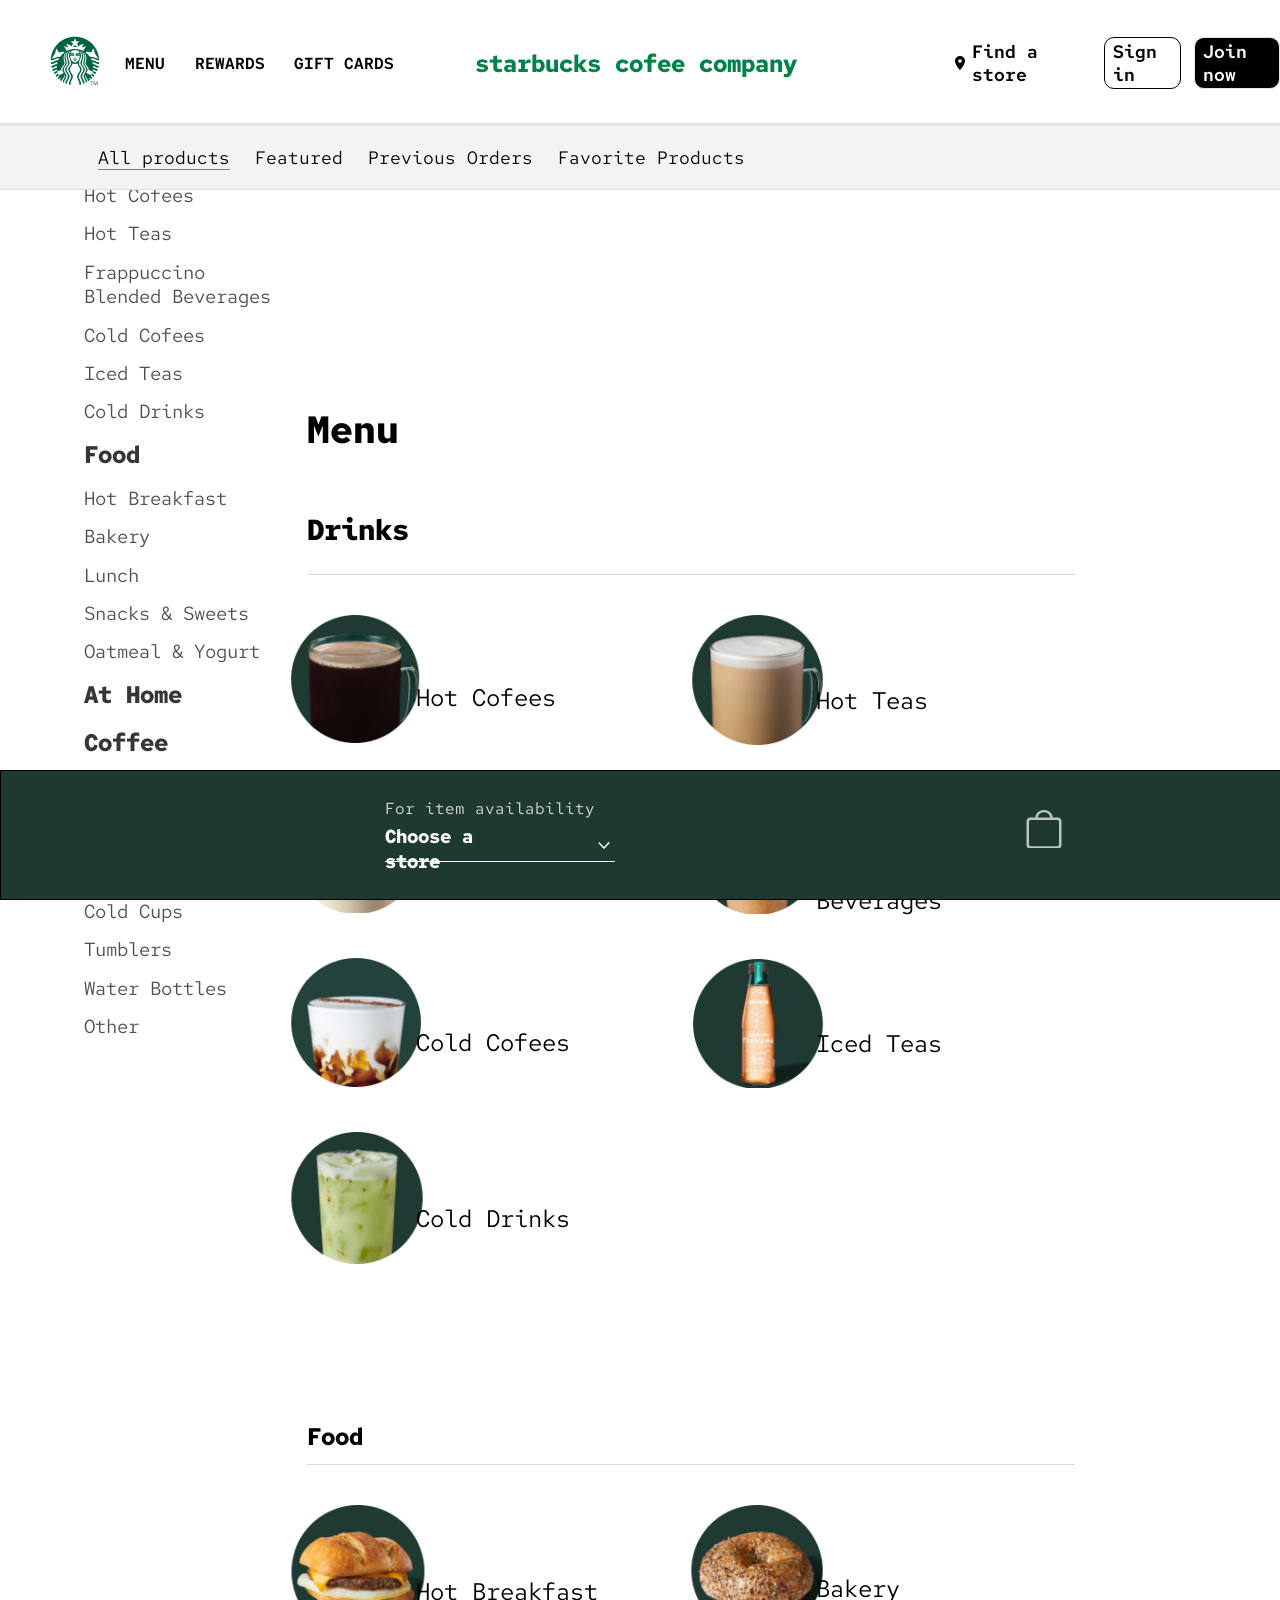
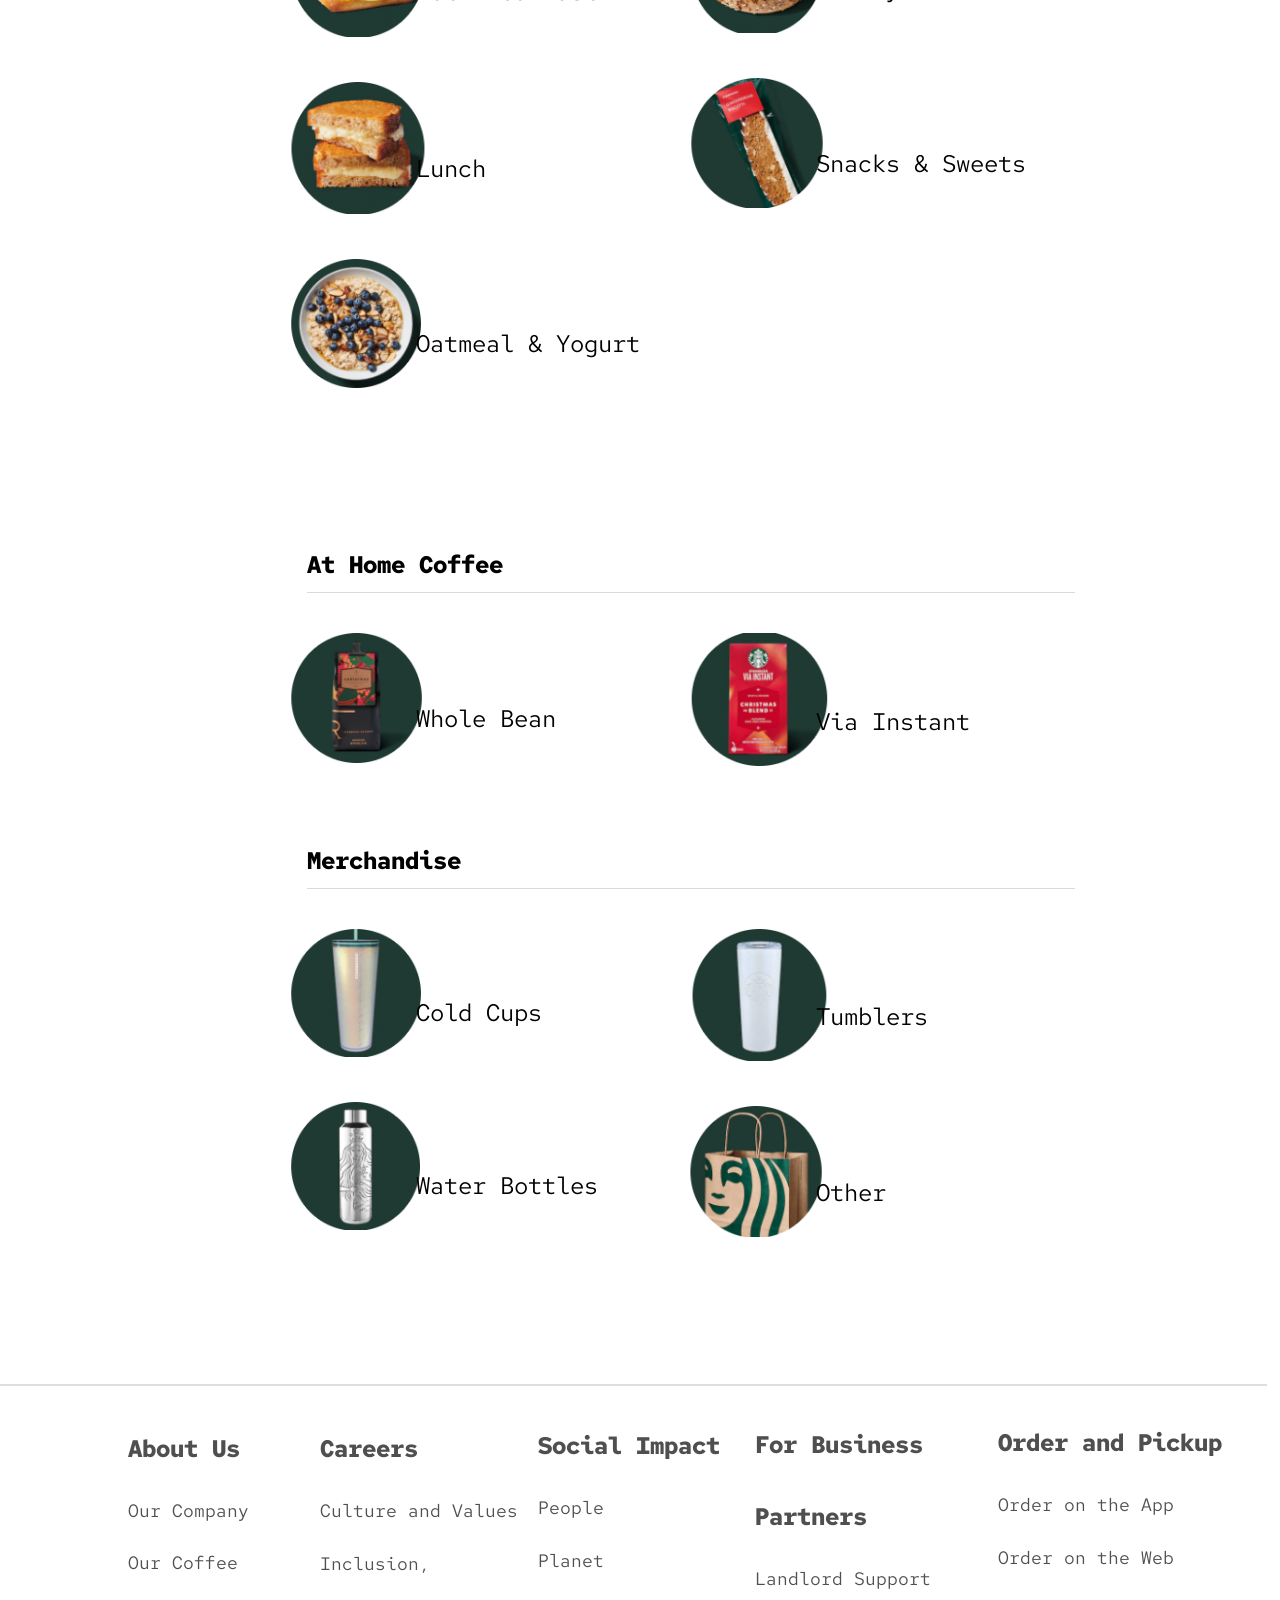
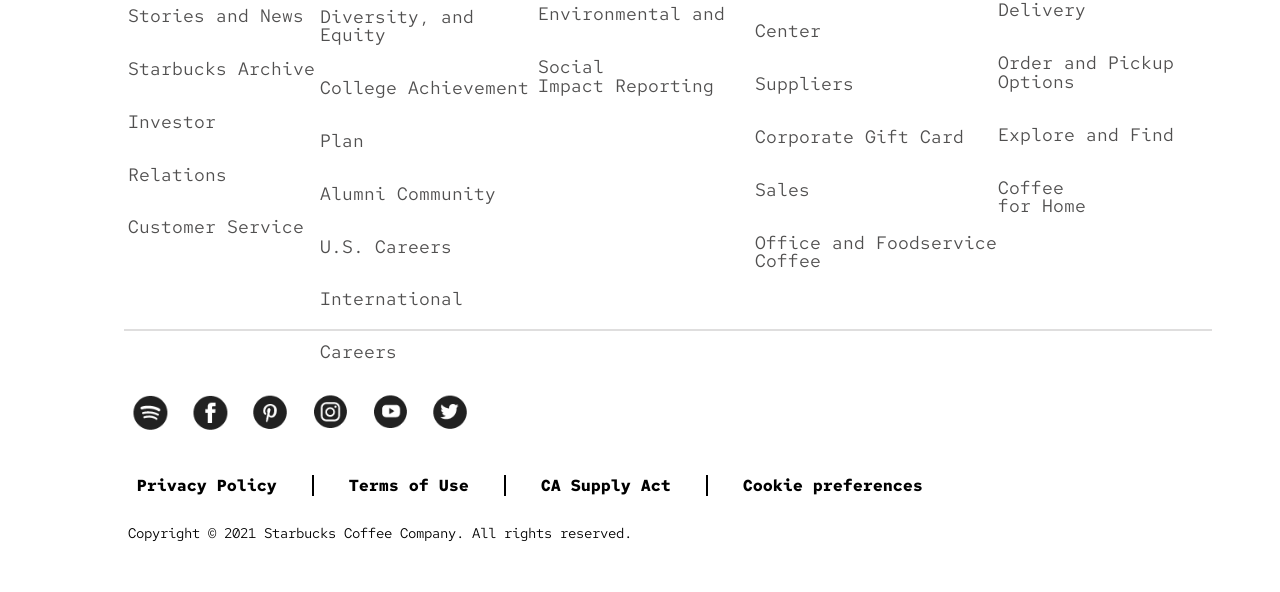
==== index.html @ babf82ef "name changed" ====
<!DOCTYPE html>
<html lang="en">

<head>
    <meta charset="UTF-8">
    <meta http-equiv="X-UA-Compatible" content="IE=edge">
    <meta name="viewport" content="width=device-width, initial-scale=1.0">
    <title>STAR</title>
    <link href="https://fonts.googleapis.com/css2?family=Bree+Serif&family=Red+Hat+Mono&display=swap" rel="stylesheet">
    <link rel="stylesheet" href="star.css">
</head>

<body>
    <div class="fixed">
        <nav class="navbaar">
            <div class="logo">
                <img src="/images/logo.svg" alt="">
            </div>
            <ul>
                <li><a href="">MENU</a></li>
                <li><a href="">REWARDS</a></li>
                <li><a href="">GIFT CARDS</a></li>
            </ul>
            <div class="name">
                <h1>starbucks cofee company</h1>
            </div>

            <div class="nav-right">
                <div class="map">
                    <img src="/images/map.svg" alt="">
                </div>

                <a class="a" href="">Find a store</a>
                <a class="b" href="">Sign in</a>
                <a class="c" href="">Join now</a>
            </div>
        </nav>
        <div class="top-list">
            <ul>
                <li><a class="bottom" href="#">All products</a></li>
                <li><a href="#">Featured</a></li>
                <li><a href="#">Previous Orders</a></li>
                <li><a href="#">Favorite Products</a></li>
            </ul>
        </div>
    </div>
    <section class="left-section">
        <h3>Drinks</h3>
        <p>Hot Cofees</p>
        <p>Hot Teas</p>
        <p>Frappuccino</p>
        <p id="frappu"> Blended Beverages </p>
        <p>Cold Cofees</p>
        <p>Iced Teas</p>
        <p>Cold Drinks</p>
        <h3>Food</h3>
        <p>Hot Breakfast</p>
        <p>Bakery</p>
        <p>Lunch</p>
        <p>Snacks & Sweets</p>
        <p>Oatmeal & Yogurt</p>
        <h3>At Home Coffee</h3>
        <p>Whole Bean</p>
        <p>VIA Instant</p>
        <h3>Merchandise</h3>
        <p>Cold Cups</p>
        <p>Tumblers</p>
        <p>Water Bottles</p>
        <p>Other</p>

    </section>
    <section class="right-menu">
        <h1>Menu</h1>
        <h2>Drinks</h2>
    </section>
    <section class="image-section1">
        <div class="flex">
            <img src="images/Hot Cofee.png" alt="">
            <p>Hot Cofees</p>
        </div>
        <div class="flex">
            <img src="/images/hot drinks.png" alt="">
            <p>Hot Drinks</p>
        </div>
        <div class="flex">
            <img src="/images/cold cofees.png" alt="">
            <p>cold cofees</p>
        </div>
        <div class="flex">
            <img src="/images/cold drinks.png" alt="">
            <p>Cold Drinks</p>
        </div>
        <div class="flex">
            <img src="/images/hot teas.png" alt="">
            <p>hot teas</p>
        </div>
        <div class="flex">
            <img src="/images/frappuccino.png" alt="">
            <p>frappuccino Blended Beverages</p>
        </div>
        <div class="flex">
            <img src="/images/iced teas.png" alt="">
            <p>iced teas</p>
        </div>
    </section>
    <section class="food-menu">
        <h2>Food</h2>
    </section>
    <section class="image-section2">
        <div>
            <img src="images/Hot breakfast.png" alt="">
            <p>Hot breakfast</p>
        </div>
        <div>
            <img src="/images/Lunch.png" alt="">
            <p>Lunch</p>
        </div>
        <div>
            <img src="/images/oatmeal & yogurt.png" alt="">
            <p>oatmeal & yogurt</p>
        </div>
        <div>
            <img src="/images/bakery.png" alt="">
            <p>bakery</p>
        </div>
        <div>
            <img src="/images/snacks & sweets.png" alt="">
            <p>snacks & sweets</p>
        </div>
    </section>
    <section class="food-menu">
        <h2>At Home Coffee</h2>
    </section>
    <section class="image-section3">
        <div>
            <img src="images/Whole bean.png" alt="">
            <p>Whole bean</p>
        </div>
        <div>
            <img src="/images/Via instant.png" alt="">
            <p>Via instant</p>
        </div>
    </section>
    <section class="food-menu">
        <h2>Merchandise</h2>
    </section>
    <section class="image-section4">
        <div>
            <img src="images/Cold cups.png" alt="">
            <p>Cold cups</p>
        </div>
        <div>
            <img src="/images/Water bottles.png" alt="">
            <p>Water bottles</p>
        </div>
        <div>
            <img src="/images/Tumblers.png" alt="">
            <p>Tumblers</p>
        </div>
        <div>
            <img src="/images/Other.png" alt="">
            <p>Other</p>
        </div>
    </section>
    <hr class="line-1">
    <section class="about-us">
        <h3>About Us</h3>
        <p>Our Company</p>
        <p>Our Coffee</p>
        <p>Stories and News</p>
        <p>Starbucks Archive</p>
        <p>Investor Relations</p>
        <p>Customer Service</p>
    </section>
    <section class="careers">
        <h3>Careers</h3>
        <p>Culture and Values</p>
        <p>Inclusion, Diversity, and</p>
        <p class="equity-p">Equity</p>
        <p>College Achievement Plan</p>
        <p>Alumni Community</p>
        <p>U.S. Careers</p>
        <p>International Careers</p>
    </section>
    <section class="social-impact">
        <h3>Social Impact</h3>
        <p>People</p>
        <p>Planet</p>
        <p>Environmental and Social </p>
        <p class="impact-p">Impact Reporting</p>
    </section>
    <section class="for-business">
        <h3>For Business Partners</h3>
        <p>Landlord Support Center</p>
        <p>Suppliers</p>
        <p>Corporate Gift Card Sales</p>
        <p>Office and Foodservice </p>
        <p class="coffee-p">Coffee</p>
    </section>
    <section class="order-and">
        <h3>Order and Pickup</h3>
        <p>Order on the App</p>
        <p>Order on the Web</p>
        <p>Delivery</p>
        <p>Order and Pickup </p>
        <p class="option-p">Options</p>
        <p>Explore and Find Coffee </p>
        <p class="option-p">for Home</p>
    </section>
    <hr class="line-2">
    <section class="section-fb">
        <div class="fb">
            <img src="/images/desh1.png" alt="">
        </div>
        <div class="fb">
            <img src="/images/fb.png" alt="">
        </div>
        <div class="fb">
            <img src="/images/desh2.png" alt="">
        </div>
        <div class="fb">
            <img src="/images/insta.png" alt="">
        </div>
        <div class="fb">
            <img src="/images/youtube.png" alt="">
        </div>
        <div class="fb">
            <img src="/images/twitter.png" alt="">
        </div>
    </section>
    <section class="privacy">
        <div class="border"><a href="">Privacy Policy</a></div>
        <div class="border"><a href="">Terms of Use</a></div>
        <div class="border"><a href="">CA Supply Act</a></div>
        <div class="border-4"><a href="">Cookie preferences</a></div>
    </section>
    <footer>
        <div class="final-line">
            Copyright &copy; 2021 Starbucks Coffee Company. All rights reserved.
        </div>
    </footer>
    
        <section class="last-section">
            <div class="choose">
                <p>For item availability</p>
                <h3>Choose a store</h3>
                <img src="/images/down-arrow.png" alt="">
            </div>
            <div class="footer-box">
                <img src="/images/footer box.png" alt="">
            </div>
        </section>
     
</body>

</html>
---- star.css ----
*{ margin:0; padding:0; background-color:}
body{
    font-family: 'Red Hat Mono', monospace;
    margin:0 0 50px 0;
}
.logo img{
    /* border: 1px black solid; */
    width: 50px;
    margin-left:50PX;
    max-width: 100%;
}
.fixed{
    position: fixed;
    top: 0;
    width: 100%;
    background-color: #fff;
    z-index: 1;
}

.navbaar{
    /* background-color: blueviolet; */
    width: 100%;
    height: 14vh;
    display: flex;
    align-items: center;
    /* position: fixed; */
    
}

.navbaar ul{
    /* border: 2px solid black; */
    width: 30%;
    display: flex;
    justify-content: space-evenly;
    align-items: center;
    list-style: none;
    margin-left: 10px;
}

.navbaar ul a{
    position: relative;
    text-decoration: none;
    color: black;
    font-weight: 600;
    font-size: 1rem;
}
.navbaar ul a:hover{
    color: #008248;
    
}
.navbaar ul a::before{
    position: absolute;
    content: "";
    width: 0;
    height: 3px;
    top: 25px;
    /* left: 0; */
    background-color: brown;
    transition: all 2s linear;
}
.navbaar ul a:hover::before{
    width: 100%;
}
.name{
    /* position: absolute; */
    /* border: black 2px solid; */
    width: 40%;
    margin-left:4% ;
    
}
.name h1{
    color: #008248;
    animation: move 3s linear infinite alternate;
}
@keyframes move{
    from{ padding-left: 120px; }
    to{ padding-right: 130px;}
}

.nav-right{
    /* border: 2px solid black; */
    width: 30%;
    display: flex;
    align-items: center;  
    margin-left: 3%;
    
}
.nav-right a{
    text-decoration: none;
    color: black;
    font-weight: 600;
    font-size: 1.1rem;
}

.map img{
    width: 22px;
    max-width: 100%;
    padding-top: 5px;  
    /* columns: 2;  */
}

.map img:hover{
    color: #008248;
}
.nav-right .a{
    margin-left: 4px;
}
.nav-right .a:hover{
    color: #008248;
}

.nav-right .b{
    margin-left: 30px;
    border: 1px solid black;
    border-radius: 10px;
    padding: 2px 8px;
}
.nav-right .b:hover{
    background-color: rgb(219, 219, 219);
}

.nav-right .c{
    margin-left: 13px;
    border: 1px solid rgb(228, 228, 228);
    border-radius: 10px;
    padding: 2px 8px;
    background-color: black;
    color: white;
}
.nav-right .c:hover{
    background-color: rgb(49, 46, 46);
}
.top-list{
    border-bottom: 1px solid rgb(221, 221, 221);
    background-color: #f3f3f3;
    box-shadow: 0px -3px rgb(230, 230, 230);
    height: 7vh;
    display: flex;
    justify-content: flex-start;
    align-items: center;
    position: sticky;
}
.top-list ul{
    display: flex;
    padding-left: 5.7%;
    list-style: none;
    
}
.top-list li{
    padding-left: 25px;
    /* border: 2px solid black;   */
}
.top-list a{
    /* border: 2px solid black; */
    text-decoration: none;
    color: black;
    font-size: 1.1rem;
}
.bottom{
    border-bottom: 1px grey solid;
}
.left-section{
    /* border: 2px solid black; */
    width: 15%;
    margin-left: 6.6%;
    margin-top: 10%;
    line-height: 2;
    

}
.left-section h3{
font-size: 1.5rem;
color: rgb(54, 54, 54);
cursor: default;
}
.left-section p{
font-size: 1.2rem;
color: rgb(80, 79, 79);
cursor: default;
}
#frappu{
    margin-top: -14px;
}
.right-menu{
    border-bottom: rgb(218, 218, 218) solid 1px;
    width: 60%;
    margin-left: 24%;
    margin-top: -52.6%;
    line-height: 3;
}
.right-menu h1{
font-size: 2.4rem;
}
.right-menu h2{
font-size: 1.8rem;
}
.image-section1{
  /* border: 2px solid black; */
  width: 30%;
  height: 94vh;
  margin-left: 22%;
     columns: 1;
     position: relative;
     
}
.image-section1 p{
    width: 350px;
    /* border: 2px solid black; */
    font-size: 1.5rem;
    position: absolute;
    margin-left: 35%;
    margin-top: -17%;
    text-transform: capitalize;
}

.image-section1 img{
    width: 150px;
    padding-top: 40px;
    
}
.food-menu{
    border-bottom: rgb(218, 218, 218) solid 1px;
    width: 60%;
    margin-left: 24%;
    padding-bottom: 12px;
}
.image-section2{
    /* border: 2px solid black; */
    width: 30%;
    height: 76vh;
    margin-left: 22%;
       columns: 1;
       position: relative;
}
.image-section2 p{
    width: 350px;
    /* border: 2px solid black; */
    font-size: 1.5rem;
    position: absolute;
    margin-left: 35%;
    margin-top: -17%;
    text-transform: capitalize;
}
.image-section2 img{
    width: 150px;
    padding-top: 40px;   
}
.image-section3{
    /* border: 2px solid black; */
    width: 30%;
    height: 28vh;
    margin-left: 22%;
       columns: 1;
       position: relative;
}
.image-section3 p{
    width: 350px;
    /* border: 2px solid black; */
    font-size: 1.5rem;
    position: absolute;
    margin-left: 35%;
    margin-top: -17%;
    text-transform: capitalize;
}
.image-section3 img{
    width: 150px;
    padding-top: 40px;   
}

.image-section4{
    /* border: 2px solid black; */
    width: 30%;
    height: 50vh;
    margin-left: 22%;
       columns: 1;
       position: relative;
}
.image-section4 p{
    width: 350px;
    /* border: 2px solid black; */
    font-size: 1.5rem;
    position: absolute;
    margin-left: 35%;
    margin-top: -17%;
    text-transform: capitalize;
}
.image-section4 img{
    width: 150px;
    padding-top: 40px;   
}
.line-1{
    
    margin-top: 5vh;
    width: 99%;
    height:2px;
    background-color: rgb(223, 222, 222);
    border: none;
}
.line-2{
    width: 85%;
    height:2px;
    margin-top: -7vh;
    margin-left:9.7% ;
    background-color: rgb(223, 222, 222);
    border: none;
}
.about-us{
    width: 15%;
    line-height: 3;
    margin-left: 10%;
    margin-top: 3vh;
}
.about-us h3{
    font-size: 1.5rem;
    color: rgb(80, 79, 79);
cursor: default;
}
.about-us p{
    font-size: 1.1rem;
color: rgb(80, 79, 79);
cursor: default;
}
.careers{
    width: 17%;
    height: 65vh;
    line-height: 3;
    margin-left: 25%;
    margin-top: -49vh;
}
.careers h3{
    font-size: 1.5rem;
    color: rgb(80, 79, 79);
cursor: default;
}
.careers p{
 font-size: 1.1rem;
color: rgb(80, 79, 79);
cursor: default;
}
.careers .equity-p{
    margin-top: -34px;
}
/* ////////////// */
.social-impact{
    width: 17%;
    height: 65vh;
    line-height: 3;
    margin-left: 42%;
    margin-top: -65.3vh;
}
.social-impact h3{
    font-size: 1.5rem;
    color: rgb(80, 79, 79);
cursor: default;
}
.social-impact p{
    
    font-size: 1.1rem;
color: rgb(80, 79, 79);
cursor: default;
}
.impact-p{
    margin-top: -34px;
}
/* /////////// */
.for-business{
    width: 19%;
    height: 65vh;
    line-height: 3;
    margin-left: 59%;
    margin-top: -65.2vh;
}
.for-business h3{
    font-size: 1.5rem;
    color: rgb(80, 79, 79);
cursor: default;
}
.for-business p{
    font-size: 1.1rem;
color: rgb(80, 79, 79);
cursor: default;

}
.coffee-p{
    margin-top: -34px;
}
/* ///////// */
.order-and{
    width: 19%;
    height: 65vh;
    line-height: 3;
    margin-left: 78%;
    margin-top: -65.2vh;
}
.order-and h3{
    font-size: 1.5rem;
    color: rgb(80, 79, 79);
cursor: default;
}
.order-and p{
    font-size: 1.1rem;
color: rgb(80, 79, 79);
cursor: default;
}
.option-p{
    margin-top: -34px;
}
.section-fb{
    /* border: 1px solid black; */
    width: 20%;
    height: 10vh;
    margin-left: 9%;
    margin-top: 4vh;
    display: flex;
    align-items: center;
}
.fb{
/* border: 1px solid; */
width: 300px;
height: 70px;
border-radius: 12px;
margin-left: 10px;
}
.fb:hover{
    background: linear-gradient(rgb(182, 181, 181),white
    );
}
.fb img{
    width: 50px;
    border-radius: 200px;
    display: block;
    margin-top: 7px;
}
.privacy{
    
    display: flex;
    margin-left: 8%;
    margin-top: 2vh;
}
.border{border-right: black solid 2px;
    margin-left: 35px;
}
.border-4{
    margin-left: 35px;
}
.privacy a{
    padding-right: 35px;
    color: black;
    font-weight: 700;
    text-decoration: none;
}
.final-line{
    margin-left: 10%;
    margin-top: 3vh;
    font-size: 0.9rem;
}
.last-section{
border: 1px solid black;
width: 100%;
height: 14.2vh;
margin-top: 7vh;
background-color: #1e3932;
position: fixed;
bottom: 0;
z-index: 2;
}

.choose{
    /* border: 1px solid rgb(255, 255, 255); */
width: 18%;
height: 10vh;
margin-left: 30%;
margin-top: 1vh;
cursor: default;
position: relative;


}
.choose::after{
    content: "";
    height: 1px;
    width: 100%;
    background: white;
    position: absolute;
    top: 63px;
}
.choose p{
margin-top: 3vh;
color: rgb(223, 223, 223);
}
.choose h3{
/* border: 1px solid rgb(255, 255, 255); */
width: 60%;
margin-top: 5px;
color: white;
font-weight: 700;
}
.choose img{
    max-width: 50px;
    margin-left: 88%;
    margin-top: -4.9vh;
    display: block;
}
.footer-box{
    width: 3%;
    margin-left: 80%;
    margin-top: -9vh;
}
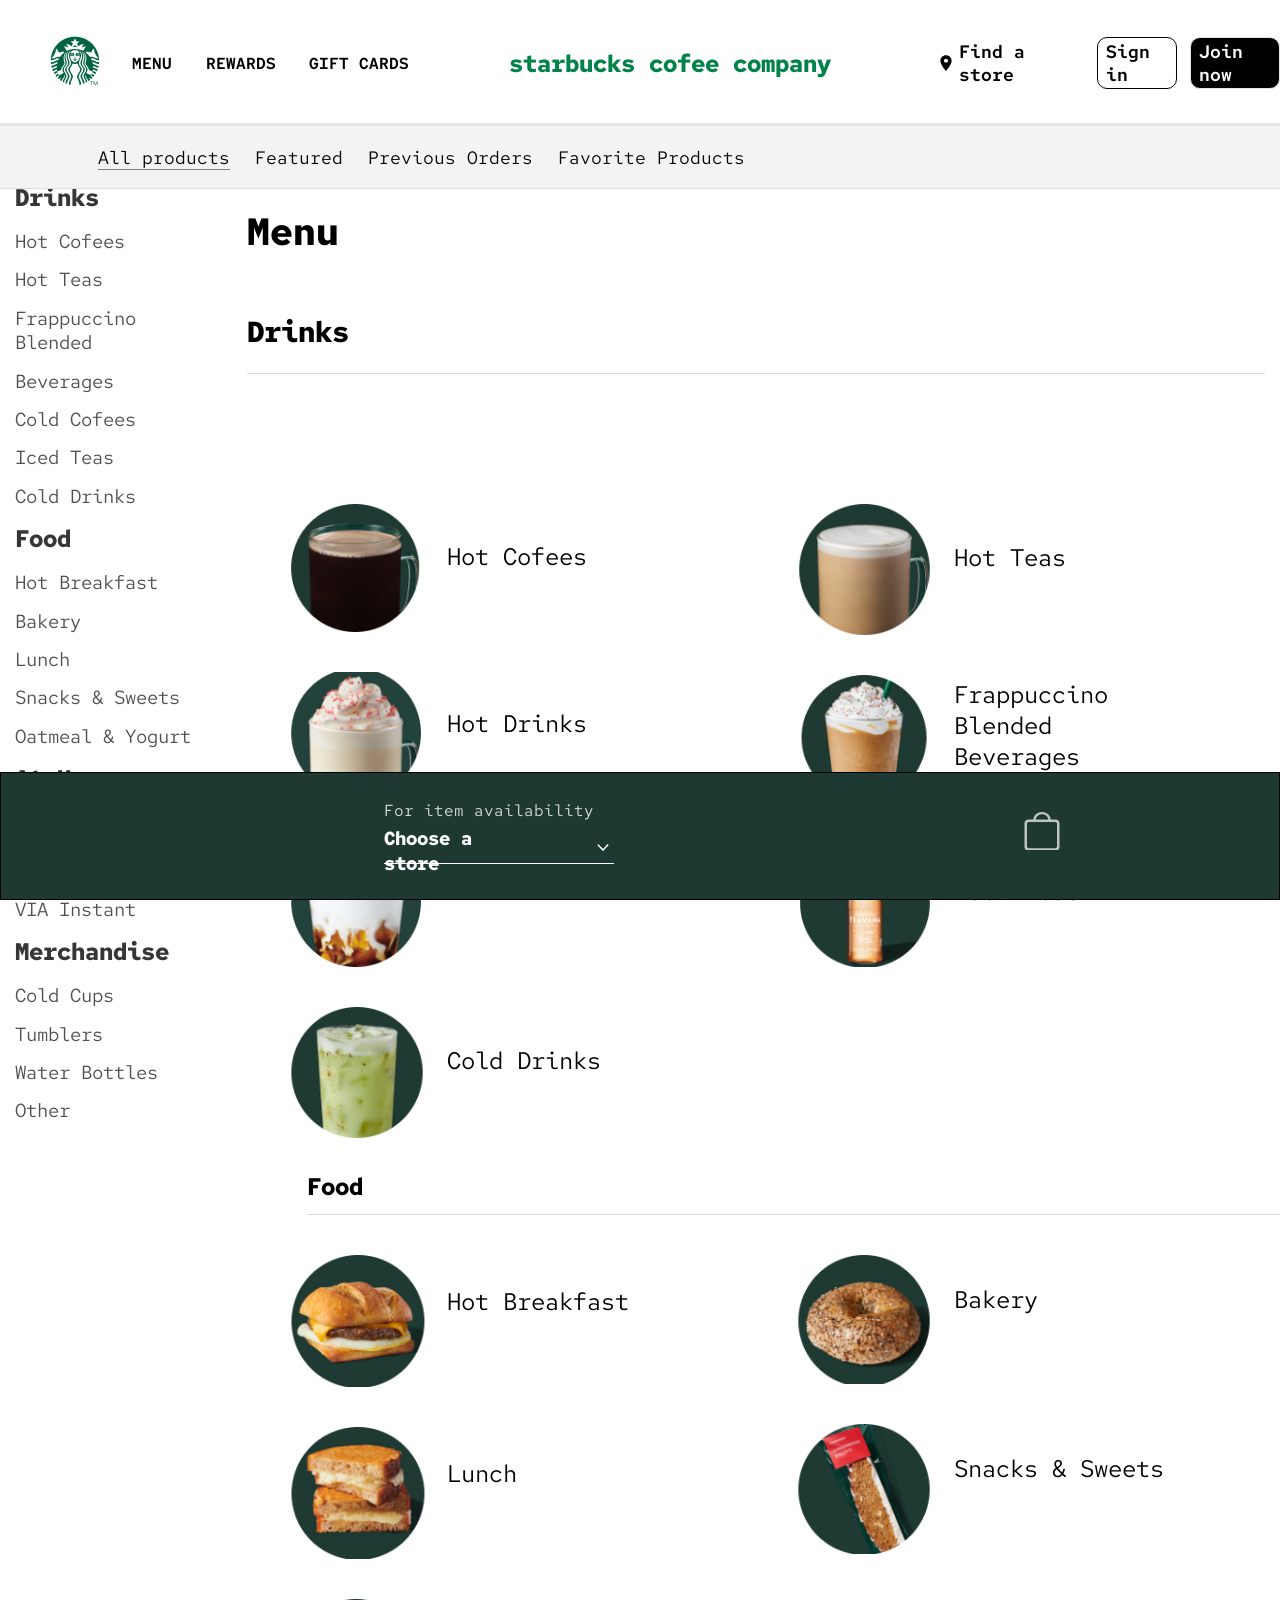
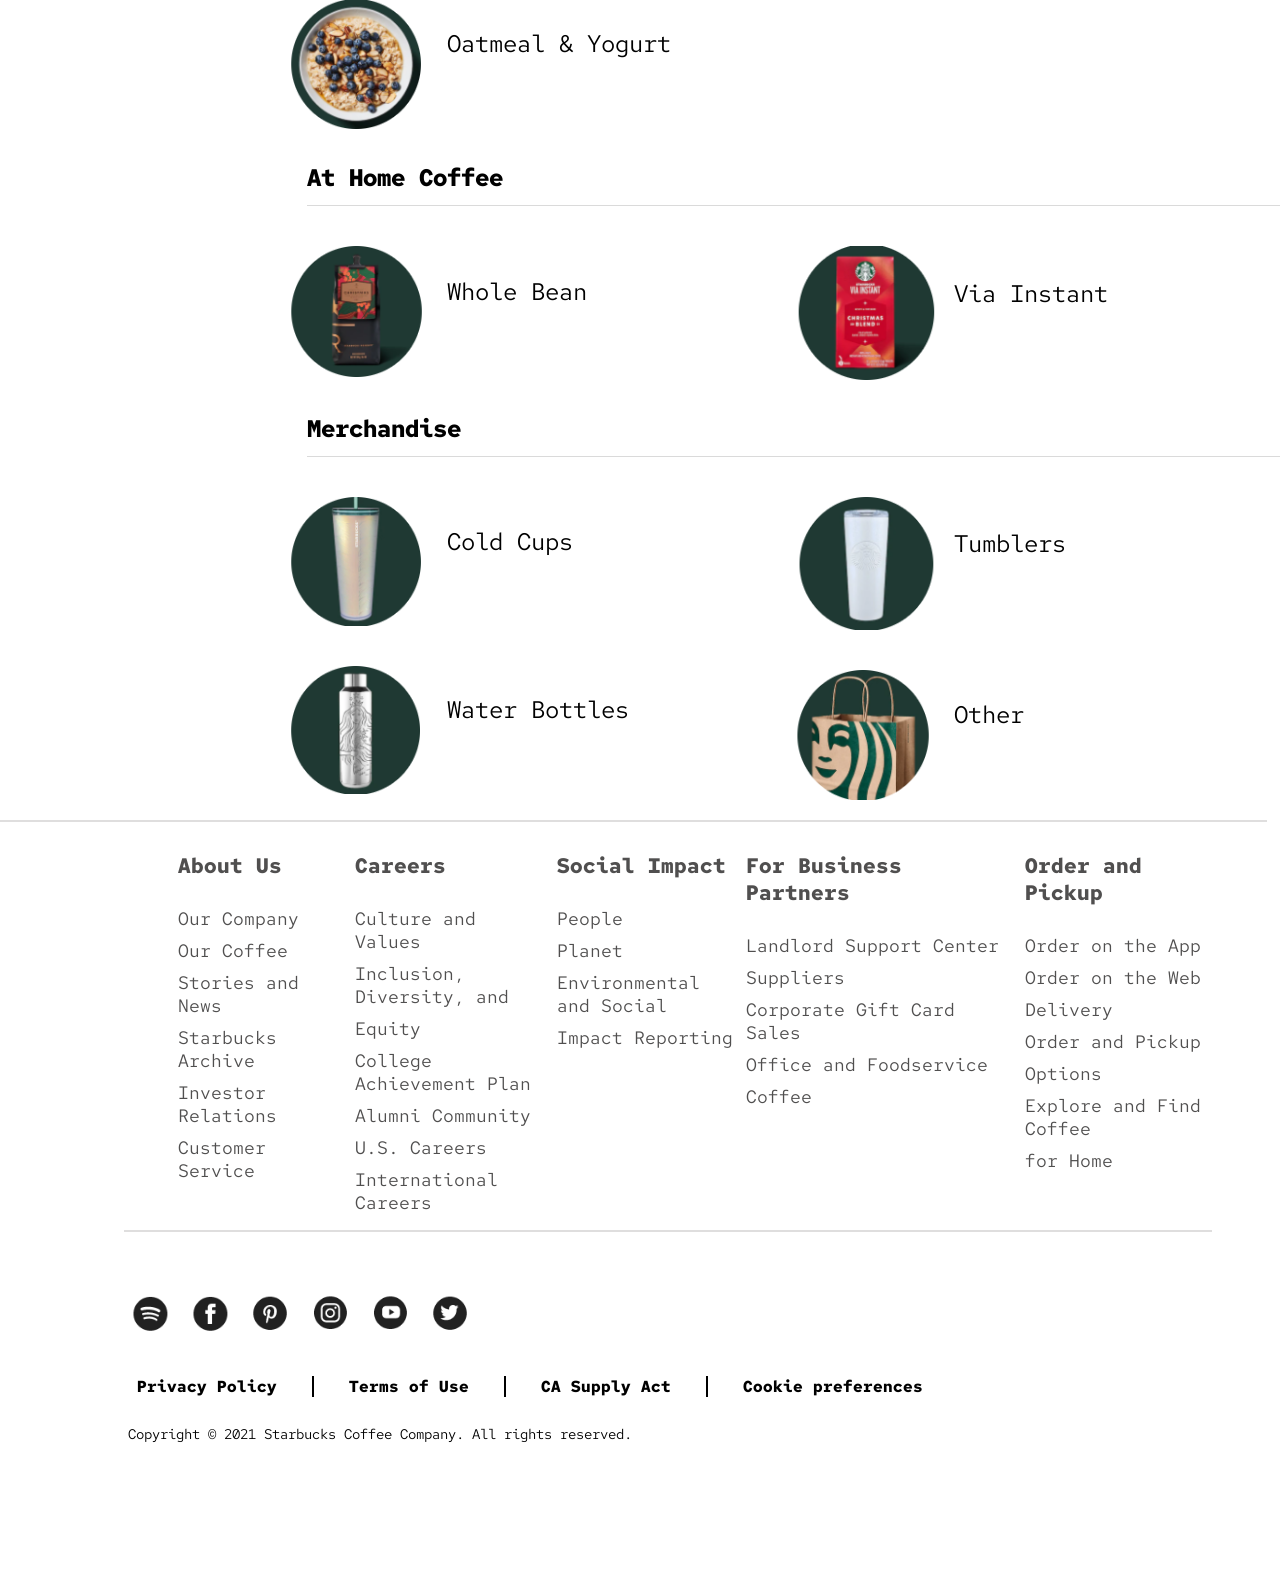
==== commit c4ac2707: "changes 21 june owes" ====
--- a/index.html
+++ b/index.html
@@ -14,7 +14,7 @@
     <div class="fixed">
         <nav class="navbaar">
             <div class="logo">
-                <img src="/images/logo.svg" alt="">
+                <img src="images/logo.svg" alt="logo">
             </div>
             <ul>
                 <li><a href="">MENU</a></li>
@@ -27,7 +27,7 @@
 
             <div class="nav-right">
                 <div class="map">
-                    <img src="/images/map.svg" alt="">
+                    <img src="images/map.svg" alt="">
                 </div>
 
                 <a class="a" href="">Find a store</a>
@@ -44,6 +44,7 @@
             </ul>
         </div>
     </div>
+    <div class="par-dri-cold">
     <section class="left-section">
         <h3>Drinks</h3>
         <p>Hot Cofees</p>
@@ -73,33 +74,35 @@
         <h1>Menu</h1>
         <h2>Drinks</h2>
     </section>
+     
+</div>
     <section class="image-section1">
         <div class="flex">
             <img src="images/Hot Cofee.png" alt="">
             <p>Hot Cofees</p>
         </div>
         <div class="flex">
-            <img src="/images/hot drinks.png" alt="">
+            <img src="images/hot drinks.png" alt="">
             <p>Hot Drinks</p>
         </div>
         <div class="flex">
-            <img src="/images/cold cofees.png" alt="">
+            <img src="images/cold cofees.png" alt="">
             <p>cold cofees</p>
         </div>
         <div class="flex">
-            <img src="/images/cold drinks.png" alt="">
+            <img src="images/cold drinks.png" alt="">
             <p>Cold Drinks</p>
         </div>
-        <div class="flex">
-            <img src="/images/hot teas.png" alt="">
+        <div class="flex s-p-tea">
+            <img src="images/hot teas.png" alt="">
             <p>hot teas</p>
         </div>
         <div class="flex">
-            <img src="/images/frappuccino.png" alt="">
+            <img src="images/frappuccino.png" alt="">
             <p>frappuccino Blended Beverages</p>
         </div>
         <div class="flex">
-            <img src="/images/iced teas.png" alt="">
+            <img src="images/iced teas.png" alt="">
             <p>iced teas</p>
         </div>
     </section>
@@ -107,24 +110,24 @@
         <h2>Food</h2>
     </section>
     <section class="image-section2">
-        <div>
+        <div class="flex">
             <img src="images/Hot breakfast.png" alt="">
             <p>Hot breakfast</p>
         </div>
-        <div>
-            <img src="/images/Lunch.png" alt="">
+        <div class="flex">
+            <img src="images/Lunch.png" alt="">
             <p>Lunch</p>
         </div>
-        <div>
-            <img src="/images/oatmeal & yogurt.png" alt="">
+        <div class="flex">
+            <img src="images/oatmeal & yogurt.png" alt="">
             <p>oatmeal & yogurt</p>
         </div>
-        <div>
-            <img src="/images/bakery.png" alt="">
+        <div class="flex s-p-bakery">
+            <img src="images/bakery.png" alt="">
             <p>bakery</p>
         </div>
-        <div>
-            <img src="/images/snacks & sweets.png" alt="">
+        <div class="flex">
+            <img src="images/snacks & sweets.png" alt="">
             <p>snacks & sweets</p>
         </div>
     </section>
@@ -132,12 +135,12 @@
         <h2>At Home Coffee</h2>
     </section>
     <section class="image-section3">
-        <div>
+        <div class="flex">
             <img src="images/Whole bean.png" alt="">
             <p>Whole bean</p>
         </div>
-        <div>
-            <img src="/images/Via instant.png" alt="">
+        <div class="flex">
+            <img src="images/Via instant.png" alt="">
             <p>Via instant</p>
         </div>
     </section>
@@ -145,87 +148,89 @@
         <h2>Merchandise</h2>
     </section>
     <section class="image-section4">
-        <div>
+        <div class="flex">
             <img src="images/Cold cups.png" alt="">
             <p>Cold cups</p>
         </div>
-        <div>
-            <img src="/images/Water bottles.png" alt="">
+        <div class="flex">
+            <img src="images/Water bottles.png" alt="">
             <p>Water bottles</p>
         </div>
-        <div>
-            <img src="/images/Tumblers.png" alt="">
+        <div class="flex">
+            <img src="images/Tumblers.png" alt="">
             <p>Tumblers</p>
         </div>
-        <div>
-            <img src="/images/Other.png" alt="">
+        <div class="flex">
+            <img src="images/Other.png" alt="">
             <p>Other</p>
         </div>
     </section>
     <hr class="line-1">
-    <section class="about-us">
-        <h3>About Us</h3>
-        <p>Our Company</p>
-        <p>Our Coffee</p>
-        <p>Stories and News</p>
-        <p>Starbucks Archive</p>
-        <p>Investor Relations</p>
-        <p>Customer Service</p>
-    </section>
-    <section class="careers">
-        <h3>Careers</h3>
-        <p>Culture and Values</p>
-        <p>Inclusion, Diversity, and</p>
-        <p class="equity-p">Equity</p>
-        <p>College Achievement Plan</p>
-        <p>Alumni Community</p>
-        <p>U.S. Careers</p>
-        <p>International Careers</p>
-    </section>
-    <section class="social-impact">
-        <h3>Social Impact</h3>
-        <p>People</p>
-        <p>Planet</p>
-        <p>Environmental and Social </p>
-        <p class="impact-p">Impact Reporting</p>
-    </section>
-    <section class="for-business">
-        <h3>For Business Partners</h3>
-        <p>Landlord Support Center</p>
-        <p>Suppliers</p>
-        <p>Corporate Gift Card Sales</p>
-        <p>Office and Foodservice </p>
-        <p class="coffee-p">Coffee</p>
-    </section>
-    <section class="order-and">
-        <h3>Order and Pickup</h3>
-        <p>Order on the App</p>
-        <p>Order on the Web</p>
-        <p>Delivery</p>
-        <p>Order and Pickup </p>
-        <p class="option-p">Options</p>
-        <p>Explore and Find Coffee </p>
-        <p class="option-p">for Home</p>
-    </section>
+    <div class="par-se">
+        <section class="about-us">
+            <h3>About Us</h3>
+            <p>Our Company</p>
+            <p>Our Coffee</p>
+            <p>Stories and News</p>
+            <p>Starbucks Archive</p>
+            <p>Investor Relations</p>
+            <p>Customer Service</p>
+        </section>
+        <section class="careers">
+            <h3>Careers</h3>
+            <p>Culture and Values</p>
+            <p>Inclusion, Diversity, and</p>
+            <p class="equity-p">Equity</p>
+            <p>College Achievement Plan</p>
+            <p>Alumni Community</p>
+            <p>U.S. Careers</p>
+            <p>International Careers</p>
+        </section>
+        <section class="social-impact">
+            <h3>Social Impact</h3>
+            <p>People</p>
+            <p>Planet</p>
+            <p>Environmental and Social </p>
+            <p class="impact-p">Impact Reporting</p>
+        </section>
+        <section class="for-business">
+            <h3>For Business Partners</h3>
+            <p>Landlord Support Center</p>
+            <p>Suppliers</p>
+            <p>Corporate Gift Card Sales</p>
+            <p>Office and Foodservice </p>
+            <p class="coffee-p">Coffee</p>
+        </section>
+        <section class="order-and">
+            <h3>Order and Pickup</h3>
+            <p>Order on the App</p>
+            <p>Order on the Web</p>
+            <p>Delivery</p>
+            <p>Order and Pickup </p>
+            <p class="option-p">Options</p>
+            <p>Explore and Find Coffee </p>
+            <p class="option-p">for Home</p>
+        </section>
+    </div>
     <hr class="line-2">
     <section class="section-fb">
         <div class="fb">
-            <img src="/images/desh1.png" alt="">
-        </div>
-        <div class="fb">
-            <img src="/images/fb.png" alt="">
-        </div>
-        <div class="fb">
-            <img src="/images/desh2.png" alt="">
-        </div>
-        <div class="fb">
-            <img src="/images/insta.png" alt="">
-        </div>
-        <div class="fb">
-            <img src="/images/youtube.png" alt="">
-        </div>
-        <div class="fb">
-            <img src="/images/twitter.png" alt="">
+            <img src="images/desh1.png" alt="">
+        </div>
+        <div class="fb">
+            <img src="images/fb.png" alt="">
+        </div>
+        <div class="fb">
+            <img src="images/desh2.png" alt="">
+        </div>
+        <div class="fb">
+            <img src="images/insta.png" alt="">
+        </div>
+        <div class="fb">
+            <img src="images/youtube.png" alt="">
+        </div>
+        <div class="fb">
+            <img src="images/twitter.png" alt="">
         </div>
     </section>
     <section class="privacy">
@@ -239,18 +244,18 @@
             Copyright &copy; 2021 Starbucks Coffee Company. All rights reserved.
         </div>
     </footer>
-    
-        <section class="last-section">
-            <div class="choose">
-                <p>For item availability</p>
-                <h3>Choose a store</h3>
-                <img src="/images/down-arrow.png" alt="">
-            </div>
-            <div class="footer-box">
-                <img src="/images/footer box.png" alt="">
-            </div>
-        </section>
-     
+
+    <section class="last-section">
+        <div class="choose">
+            <p>For item availability</p>
+            <h3>Choose a store</h3>
+            <img src="images/down-arrow.png" alt="">
+        </div>
+        <div class="footer-box">
+            <img src="images/footer box.png" alt="">
+        </div>
+    </section>
+
 </body>
 
 </html>
--- a/star.css
+++ b/star.css
@@ -1,15 +1,22 @@
-*{ margin:0; padding:0; background-color:}
-body{
+* {
+    margin: 0;
+    padding: 0;
+    box-sizing: border-box;
+}
+
+body {
     font-family: 'Red Hat Mono', monospace;
-    margin:0 0 50px 0;
-}
-.logo img{
+    margin: 0 0 150px 0;
+}
+
+.logo img {
     /* border: 1px black solid; */
     width: 50px;
-    margin-left:50PX;
+    margin-left: 50PX;
     max-width: 100%;
 }
-.fixed{
+
+.fixed {
     position: fixed;
     top: 0;
     width: 100%;
@@ -17,17 +24,17 @@
     z-index: 1;
 }
 
-.navbaar{
+.navbaar {
     /* background-color: blueviolet; */
     width: 100%;
     height: 14vh;
     display: flex;
     align-items: center;
     /* position: fixed; */
-    
-}
-
-.navbaar ul{
+
+}
+
+.navbaar ul {
     /* border: 2px solid black; */
     width: 30%;
     display: flex;
@@ -37,18 +44,20 @@
     margin-left: 10px;
 }
 
-.navbaar ul a{
+.navbaar ul a {
     position: relative;
     text-decoration: none;
     color: black;
     font-weight: 600;
     font-size: 1rem;
 }
-.navbaar ul a:hover{
+
+.navbaar ul a:hover {
     color: #008248;
-    
-}
-.navbaar ul a::before{
+
+}
+
+.navbaar ul a::before {
     position: absolute;
     content: "";
     width: 0;
@@ -58,68 +67,84 @@
     background-color: brown;
     transition: all 2s linear;
 }
-.navbaar ul a:hover::before{
+
+.navbaar ul a:hover::before {
     width: 100%;
 }
-.name{
+
+.name {
     /* position: absolute; */
     /* border: black 2px solid; */
     width: 40%;
-    margin-left:4% ;
-    
-}
-.name h1{
+    display: flex;
+    justify-content: center;
+
+}
+
+.name h1 {
+    display: inline-block;
     color: #008248;
-    animation: move 3s linear infinite alternate;
-}
-@keyframes move{
-    from{ padding-left: 120px; }
-    to{ padding-right: 130px;}
-}
-
-.nav-right{
+    animation: walking 5s linear infinite alternate;
+}
+
+@keyframes walking {
+    from {
+        margin-left: 130px;
+    }
+    to {
+        margin-right: 130px;
+    }
+}
+
+
+
+.nav-right {
     /* border: 2px solid black; */
     width: 30%;
     display: flex;
-    align-items: center;  
+    align-items: center;
     margin-left: 3%;
-    
-}
-.nav-right a{
+
+}
+
+.nav-right a {
     text-decoration: none;
     color: black;
     font-weight: 600;
     font-size: 1.1rem;
 }
 
-.map img{
+.map img {
     width: 22px;
     max-width: 100%;
-    padding-top: 5px;  
+    padding-top: 5px;
     /* columns: 2;  */
 }
 
-.map img:hover{
+.map img:hover {
     color: #008248;
 }
-.nav-right .a{
+
+.nav-right .a {
     margin-left: 4px;
 }
-.nav-right .a:hover{
+
+.nav-right .a:hover {
     color: #008248;
 }
 
-.nav-right .b{
+.nav-right .b {
     margin-left: 30px;
     border: 1px solid black;
     border-radius: 10px;
     padding: 2px 8px;
 }
-.nav-right .b:hover{
+
+.nav-right .b:hover {
     background-color: rgb(219, 219, 219);
 }
 
-.nav-right .c{
+.nav-right .c {
     margin-left: 13px;
     border: 1px solid rgb(228, 228, 228);
     border-radius: 10px;
@@ -127,10 +152,12 @@
     background-color: black;
     color: white;
 }
-.nav-right .c:hover{
+
+.nav-right .c:hover {
     background-color: rgb(49, 46, 46);
 }
-.top-list{
+
+.top-list {
     border-bottom: 1px solid rgb(221, 221, 221);
     background-color: #f3f3f3;
     box-shadow: 0px -3px rgb(230, 230, 230);
@@ -140,272 +167,273 @@
     align-items: center;
     position: sticky;
 }
-.top-list ul{
+
+.top-list ul {
     display: flex;
     padding-left: 5.7%;
     list-style: none;
-    
-}
-.top-list li{
+
+}
+
+.top-list li {
     padding-left: 25px;
     /* border: 2px solid black;   */
 }
-.top-list a{
+
+.top-list a {
     /* border: 2px solid black; */
     text-decoration: none;
     color: black;
     font-size: 1.1rem;
 }
-.bottom{
+
+.bottom {
     border-bottom: 1px grey solid;
 }
-.left-section{
-    /* border: 2px solid black; */
-    width: 15%;
-    margin-left: 6.6%;
-    margin-top: 10%;
+
+.left-section {
+    /* border: 2px solid black; */
+    width: 224px;
     line-height: 2;
-    
-
-}
-.left-section h3{
-font-size: 1.5rem;
-color: rgb(54, 54, 54);
-cursor: default;
-}
-.left-section p{
-font-size: 1.2rem;
-color: rgb(80, 79, 79);
-cursor: default;
-}
-#frappu{
+
+
+}
+
+.left-section h3 {
+    font-size: 1.5rem;
+    color: rgb(54, 54, 54);
+    cursor: default;
+}
+
+.left-section p {
+    font-size: 1.2rem;
+    color: rgb(80, 79, 79);
+    cursor: default;
+}
+
+#frappu {
     margin-top: -14px;
 }
-.right-menu{
+
+.right-menu {
     border-bottom: rgb(218, 218, 218) solid 1px;
-    width: 60%;
-    margin-left: 24%;
-    margin-top: -52.6%;
+    margin-left: 4%;
+    width: 100%;
     line-height: 3;
-}
-.right-menu h1{
-font-size: 2.4rem;
-}
-.right-menu h2{
-font-size: 1.8rem;
-}
-.image-section1{
-  /* border: 2px solid black; */
-  width: 30%;
-  height: 94vh;
-  margin-left: 22%;
-     columns: 1;
-     position: relative;
-     
-}
-.image-section1 p{
-    width: 350px;
-    /* border: 2px solid black; */
+    height: 200px;
+}
+
+.right-menu h1 {
+    font-size: 2.4rem;
+}
+
+.right-menu h2 {
+    font-size: 1.8rem;
+}
+
+.image-section1 {
+    margin-left: 22%;
+    columns: 2;
+    margin-top: -52%;
+
+}
+
+.image-section1 p {
     font-size: 1.5rem;
-    position: absolute;
-    margin-left: 35%;
-    margin-top: -17%;
     text-transform: capitalize;
-}
-
-.image-section1 img{
+    margin-top: 17px;
+    width: 234px;
+}
+
+.image-section1 img {
     width: 150px;
     padding-top: 40px;
-    
-}
-.food-menu{
+
+}
+
+.food-menu {
     border-bottom: rgb(218, 218, 218) solid 1px;
-    width: 60%;
     margin-left: 24%;
     padding-bottom: 12px;
-}
-.image-section2{
-    /* border: 2px solid black; */
-    width: 30%;
-    height: 76vh;
+    margin-top: 33px;
+}
+
+.image-section2 {
+    /* border: 2px solid black; */
+
     margin-left: 22%;
-       columns: 1;
-       position: relative;
-}
-.image-section2 p{
+    columns: 2;
+}
+
+.image-section2 p {
     width: 350px;
     /* border: 2px solid black; */
     font-size: 1.5rem;
-    position: absolute;
-    margin-left: 35%;
-    margin-top: -17%;
     text-transform: capitalize;
-}
-.image-section2 img{
+    width: 234px;
+}
+
+.image-section2 img {
     width: 150px;
-    padding-top: 40px;   
-}
-.image-section3{
-    /* border: 2px solid black; */
-    width: 30%;
-    height: 28vh;
+    padding-top: 40px;
+}
+
+.image-section3 {
     margin-left: 22%;
-       columns: 1;
-       position: relative;
-}
-.image-section3 p{
-    width: 350px;
+    columns: 2;
+}
+
+.image-section3 p {
     /* border: 2px solid black; */
     font-size: 1.5rem;
-    position: absolute;
-    margin-left: 35%;
-    margin-top: -17%;
     text-transform: capitalize;
-}
-.image-section3 img{
+    width: 234px;
+}
+
+.image-section3 img {
     width: 150px;
-    padding-top: 40px;   
-}
-
-.image-section4{
-    /* border: 2px solid black; */
-    width: 30%;
-    height: 50vh;
+    padding-top: 40px;
+}
+
+.image-section4 {
+    /* border: 2px solid black; */
+
     margin-left: 22%;
-       columns: 1;
-       position: relative;
-}
-.image-section4 p{
-    width: 350px;
+    columns: 2;
+
+}
+
+.image-section4 p {
+    width: 234px;
     /* border: 2px solid black; */
     font-size: 1.5rem;
-    position: absolute;
-    margin-left: 35%;
-    margin-top: -17%;
+
     text-transform: capitalize;
 }
-.image-section4 img{
+
+.image-section4 img {
     width: 150px;
-    padding-top: 40px;   
-}
-.line-1{
-    
-    margin-top: 5vh;
+    padding-top: 40px;
+}
+
+.line-1 {
+
+    margin-top: 20px;
     width: 99%;
-    height:2px;
+    height: 2px;
     background-color: rgb(223, 222, 222);
     border: none;
 }
-.line-2{
+
+.line-2 {
     width: 85%;
-    height:2px;
-    margin-top: -7vh;
-    margin-left:9.7% ;
+    height: 2px;
+    margin-left: 9.7%;
     background-color: rgb(223, 222, 222);
     border: none;
-}
-.about-us{
+    margin-top: 16px;
+}
+
+.about-us {
+    width: 13%;
+    margin-left: 10%;
+}
+
+.about-us h3 {
+    font-size: 1.3rem;
+    color: rgb(80, 79, 79);
+    cursor: default;
+}
+
+.about-us p {
+    font-size: 1.1rem;
+    color: rgb(80, 79, 79);
+    cursor: default;
+}
+
+.careers {
     width: 15%;
-    line-height: 3;
-    margin-left: 10%;
-    margin-top: 3vh;
-}
-.about-us h3{
-    font-size: 1.5rem;
-    color: rgb(80, 79, 79);
-cursor: default;
-}
-.about-us p{
-    font-size: 1.1rem;
-color: rgb(80, 79, 79);
-cursor: default;
-}
-.careers{
-    width: 17%;
-    height: 65vh;
-    line-height: 3;
-    margin-left: 25%;
-    margin-top: -49vh;
-}
-.careers h3{
-    font-size: 1.5rem;
-    color: rgb(80, 79, 79);
-cursor: default;
-}
-.careers p{
- font-size: 1.1rem;
-color: rgb(80, 79, 79);
-cursor: default;
-}
-.careers .equity-p{
-    margin-top: -34px;
-}
+
+}
+
+.careers h3 {
+    font-size: 1.3rem;
+    color: rgb(80, 79, 79);
+    cursor: default;
+}
+
+.careers p {
+    font-size: 1.1rem;
+    color: rgb(80, 79, 79);
+    cursor: default;
+}
+
+.careers .equity-p {
+    /* margin-top: -34px; */
+}
+
 /* ////////////// */
-.social-impact{
-    width: 17%;
-    height: 65vh;
-    line-height: 3;
-    margin-left: 42%;
-    margin-top: -65.3vh;
-}
-.social-impact h3{
-    font-size: 1.5rem;
-    color: rgb(80, 79, 79);
-cursor: default;
-}
-.social-impact p{
-    
-    font-size: 1.1rem;
-color: rgb(80, 79, 79);
-cursor: default;
-}
-.impact-p{
-    margin-top: -34px;
-}
+.social-impact {
+    width: 14%;
+
+}
+
+.social-impact h3 {
+    font-size: 1.3rem;
+    color: rgb(80, 79, 79);
+    cursor: default;
+}
+
+.social-impact p {
+
+    font-size: 1.1rem;
+    color: rgb(80, 79, 79);
+    cursor: default;
+}
+
+.impact-p {}
+
 /* /////////// */
-.for-business{
-    width: 19%;
-    height: 65vh;
-    line-height: 3;
-    margin-left: 59%;
-    margin-top: -65.2vh;
-}
-.for-business h3{
-    font-size: 1.5rem;
-    color: rgb(80, 79, 79);
-cursor: default;
-}
-.for-business p{
-    font-size: 1.1rem;
-color: rgb(80, 79, 79);
-cursor: default;
-
-}
-.coffee-p{
-    margin-top: -34px;
-}
+.for-business {
+    width: 21%;
+}
+
+.for-business h3 {
+    font-size: 1.3rem;
+    color: rgb(80, 79, 79);
+    cursor: default;
+}
+
+.for-business p {
+    font-size: 1.1rem;
+    color: rgb(80, 79, 79);
+    cursor: default;
+
+}
+
+.coffee-p {}
+
 /* ///////// */
-.order-and{
-    width: 19%;
-    height: 65vh;
-    line-height: 3;
-    margin-left: 78%;
-    margin-top: -65.2vh;
-}
-.order-and h3{
-    font-size: 1.5rem;
-    color: rgb(80, 79, 79);
-cursor: default;
-}
-.order-and p{
-    font-size: 1.1rem;
-color: rgb(80, 79, 79);
-cursor: default;
-}
-.option-p{
-    margin-top: -34px;
-}
-.section-fb{
+.order-and {
+    width: 16%;
+
+}
+
+.order-and h3 {
+    font-size: 1.3rem;
+    color: rgb(80, 79, 79);
+    cursor: default;
+}
+
+.order-and p {
+    font-size: 1.1rem;
+    color: rgb(80, 79, 79);
+    cursor: default;
+}
+
+.option-p {}
+
+.section-fb {
     /* border: 1px solid black; */
     width: 20%;
     height: 10vh;
@@ -414,69 +442,79 @@
     display: flex;
     align-items: center;
 }
-.fb{
-/* border: 1px solid; */
-width: 300px;
-height: 70px;
-border-radius: 12px;
-margin-left: 10px;
-}
-.fb:hover{
-    background: linear-gradient(rgb(182, 181, 181),white
-    );
-}
-.fb img{
+
+.fb {
+    /* border: 1px solid; */
+    width: 300px;
+    height: 70px;
+    border-radius: 12px;
+    margin-left: 10px;
+}
+
+.fb:hover {
+    background: linear-gradient(rgb(182, 181, 181), white);
+}
+
+.fb img {
     width: 50px;
     border-radius: 200px;
     display: block;
     margin-top: 7px;
 }
-.privacy{
-    
+
+.privacy {
+
     display: flex;
     margin-left: 8%;
     margin-top: 2vh;
 }
-.border{border-right: black solid 2px;
+
+.border {
+    border-right: black solid 2px;
     margin-left: 35px;
 }
-.border-4{
+
+.border-4 {
     margin-left: 35px;
 }
-.privacy a{
+
+.privacy a {
     padding-right: 35px;
     color: black;
     font-weight: 700;
     text-decoration: none;
 }
-.final-line{
+
+.final-line {
     margin-left: 10%;
     margin-top: 3vh;
     font-size: 0.9rem;
 }
-.last-section{
-border: 1px solid black;
-width: 100%;
-height: 14.2vh;
-margin-top: 7vh;
-background-color: #1e3932;
-position: fixed;
-bottom: 0;
-z-index: 2;
-}
-
-.choose{
+
+.last-section {
+    border: 1px solid black;
+    width: 100%;
+    height: 14.2vh;
+    margin-top: 7vh;
+    background-color: #1e3932;
+    position: fixed;
+    bottom: 0;
+    z-index: 2;
+}
+
+.choose {
     /* border: 1px solid rgb(255, 255, 255); */
-width: 18%;
-height: 10vh;
-margin-left: 30%;
-margin-top: 1vh;
-cursor: default;
-position: relative;
-
-
-}
-.choose::after{
+    width: 18%;
+    height: 10vh;
+    margin-left: 30%;
+    margin-top: 1vh;
+    cursor: default;
+    position: relative;
+
+
+}
+
+.choose::after {
     content: "";
     height: 1px;
     width: 100%;
@@ -484,26 +522,69 @@
     position: absolute;
     top: 63px;
 }
-.choose p{
-margin-top: 3vh;
-color: rgb(223, 223, 223);
-}
-.choose h3{
-/* border: 1px solid rgb(255, 255, 255); */
-width: 60%;
-margin-top: 5px;
-color: white;
-font-weight: 700;
-}
-.choose img{
+
+.choose p {
+    margin-top: 3vh;
+    color: rgb(223, 223, 223);
+}
+
+.choose h3 {
+    /* border: 1px solid rgb(255, 255, 255); */
+    width: 60%;
+    margin-top: 5px;
+    color: white;
+    font-weight: 700;
+}
+
+.choose img {
     max-width: 50px;
     margin-left: 88%;
     margin-top: -4.9vh;
     display: block;
 }
-.footer-box{
+
+.footer-box {
     width: 3%;
     margin-left: 80%;
     margin-top: -9vh;
 }
 
+
+/* //////////// */
+.flex {
+    width: 400px;
+    display: flex;
+    justify-content: center;
+    align-items: center;
+    gap: 15px;
+}
+
+.par-se {
+    display: flex;
+    justify-content: center;
+    gap: 10px;
+    margin-top: 30px;
+}
+
+.par-se p {
+    margin-top: 9px;
+}
+
+.par-se h3 {
+    margin-bottom: 28px;
+}
+
+.par-dri-cold {
+    display: flex;
+    /* justify-content: center; */
+    margin: 174px auto 0 auto;
+    width: 1250px;
+}
+
+.s-p-tea {
+    margin-top: 171px;
+}
+
+.s-p-bakery{
+    margin-top: 176px;
+}
